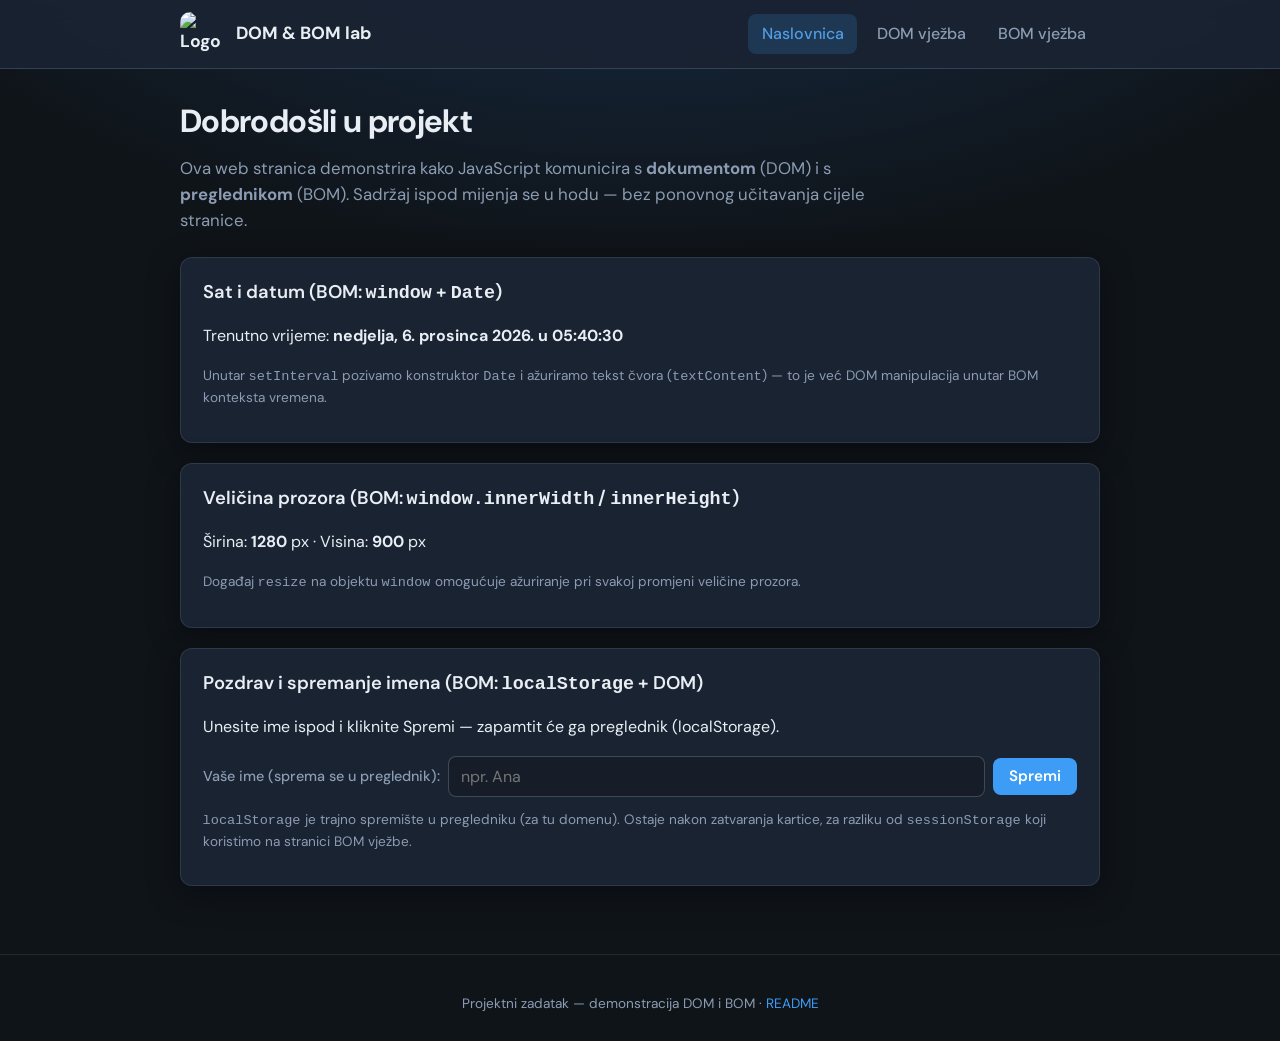
==== index.html @ 1af23fa6 "Initial commit: DOM/BOM projekt za GitHub Pages Made-with: Cursor" ====
<!DOCTYPE html>
<html lang="hr">
  <head>
    <meta charset="UTF-8" />
    <meta name="viewport" content="width=device-width, initial-scale=1.0" />
    <!-- GitHub Pages otvara ovaj file na korijenu repozitorija; šaljemo korisnika na pravu naslovnicu -->
    <meta http-equiv="refresh" content="0; url=html/index.html" />
    <title>Preusmjeravanje…</title>
    <link rel="canonical" href="html/index.html" />
  </head>
  <body>
    <p>
      Ako se stranica ne otvori automatski,
      <a href="html/index.html">kliknite ovdje za ulaz u projekt</a>.
    </p>
  </body>
</html>
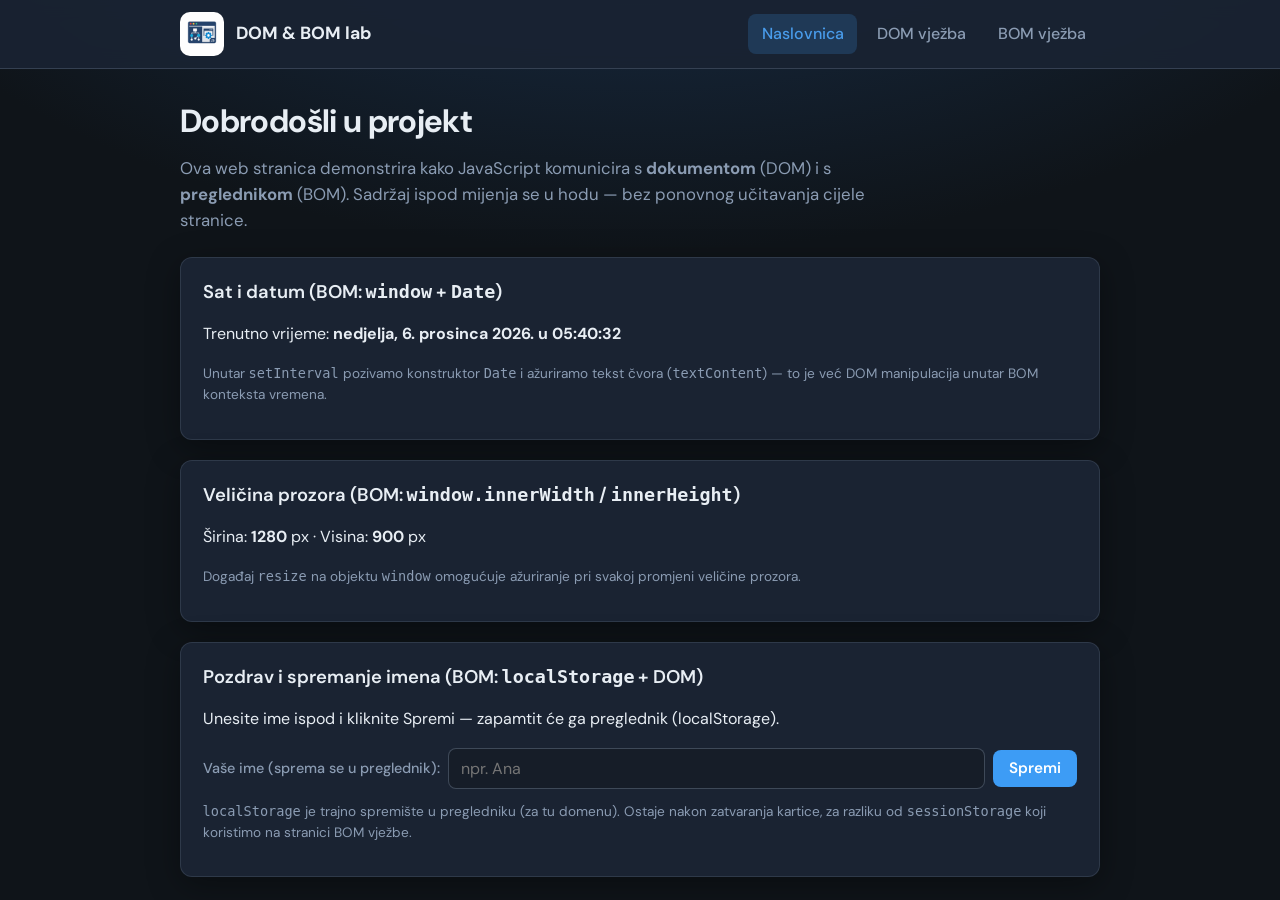
==== commit 9b2e4c86: "Dodani logo.png i favicon.png, povezani u HTML; uklonjen stari logo.svg Made-with: Cursor" ====
--- a/index.html
+++ b/index.html
@@ -6,6 +6,7 @@
     <!-- GitHub Pages otvara ovaj file na korijenu repozitorija; šaljemo korisnika na pravu naslovnicu -->
     <meta http-equiv="refresh" content="0; url=html/index.html" />
     <title>Preusmjeravanje…</title>
+    <link rel="icon" href="slike/favicon.png" type="image/png" />
     <link rel="canonical" href="html/index.html" />
   </head>
   <body>
